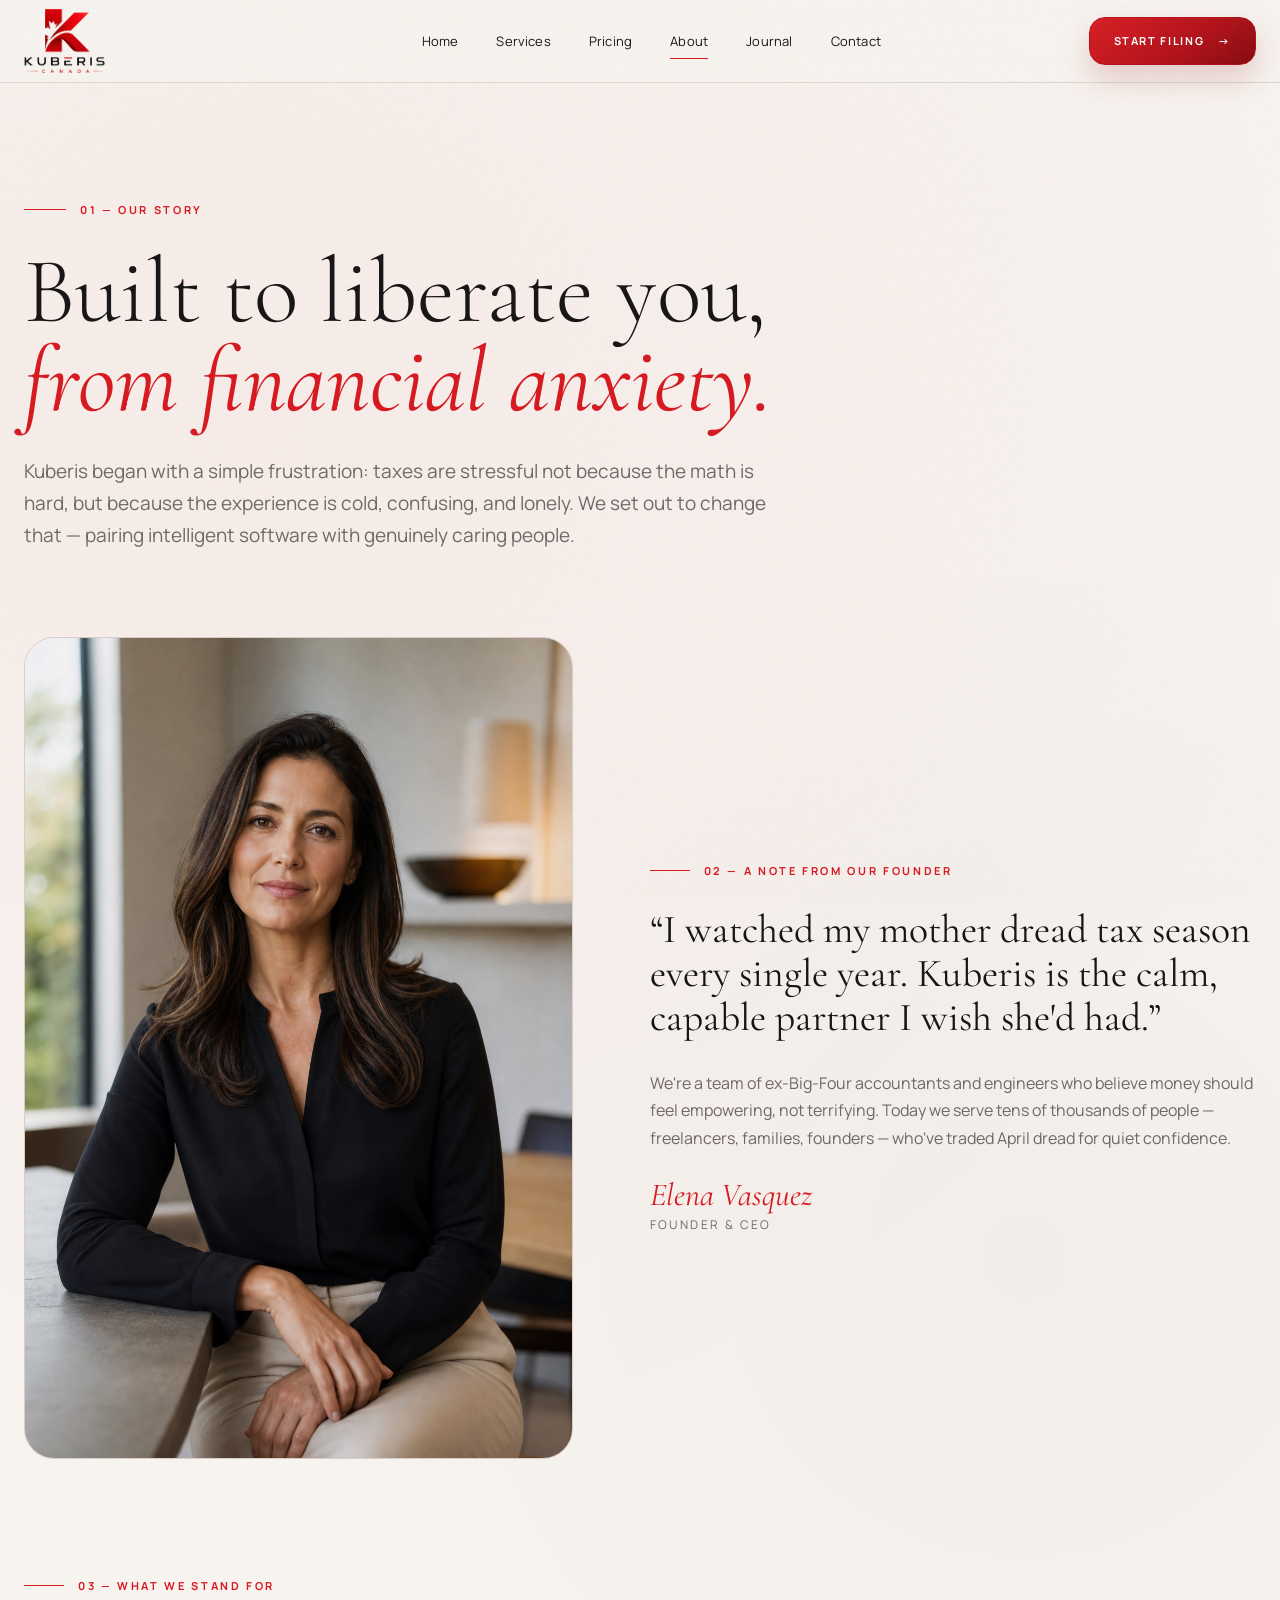
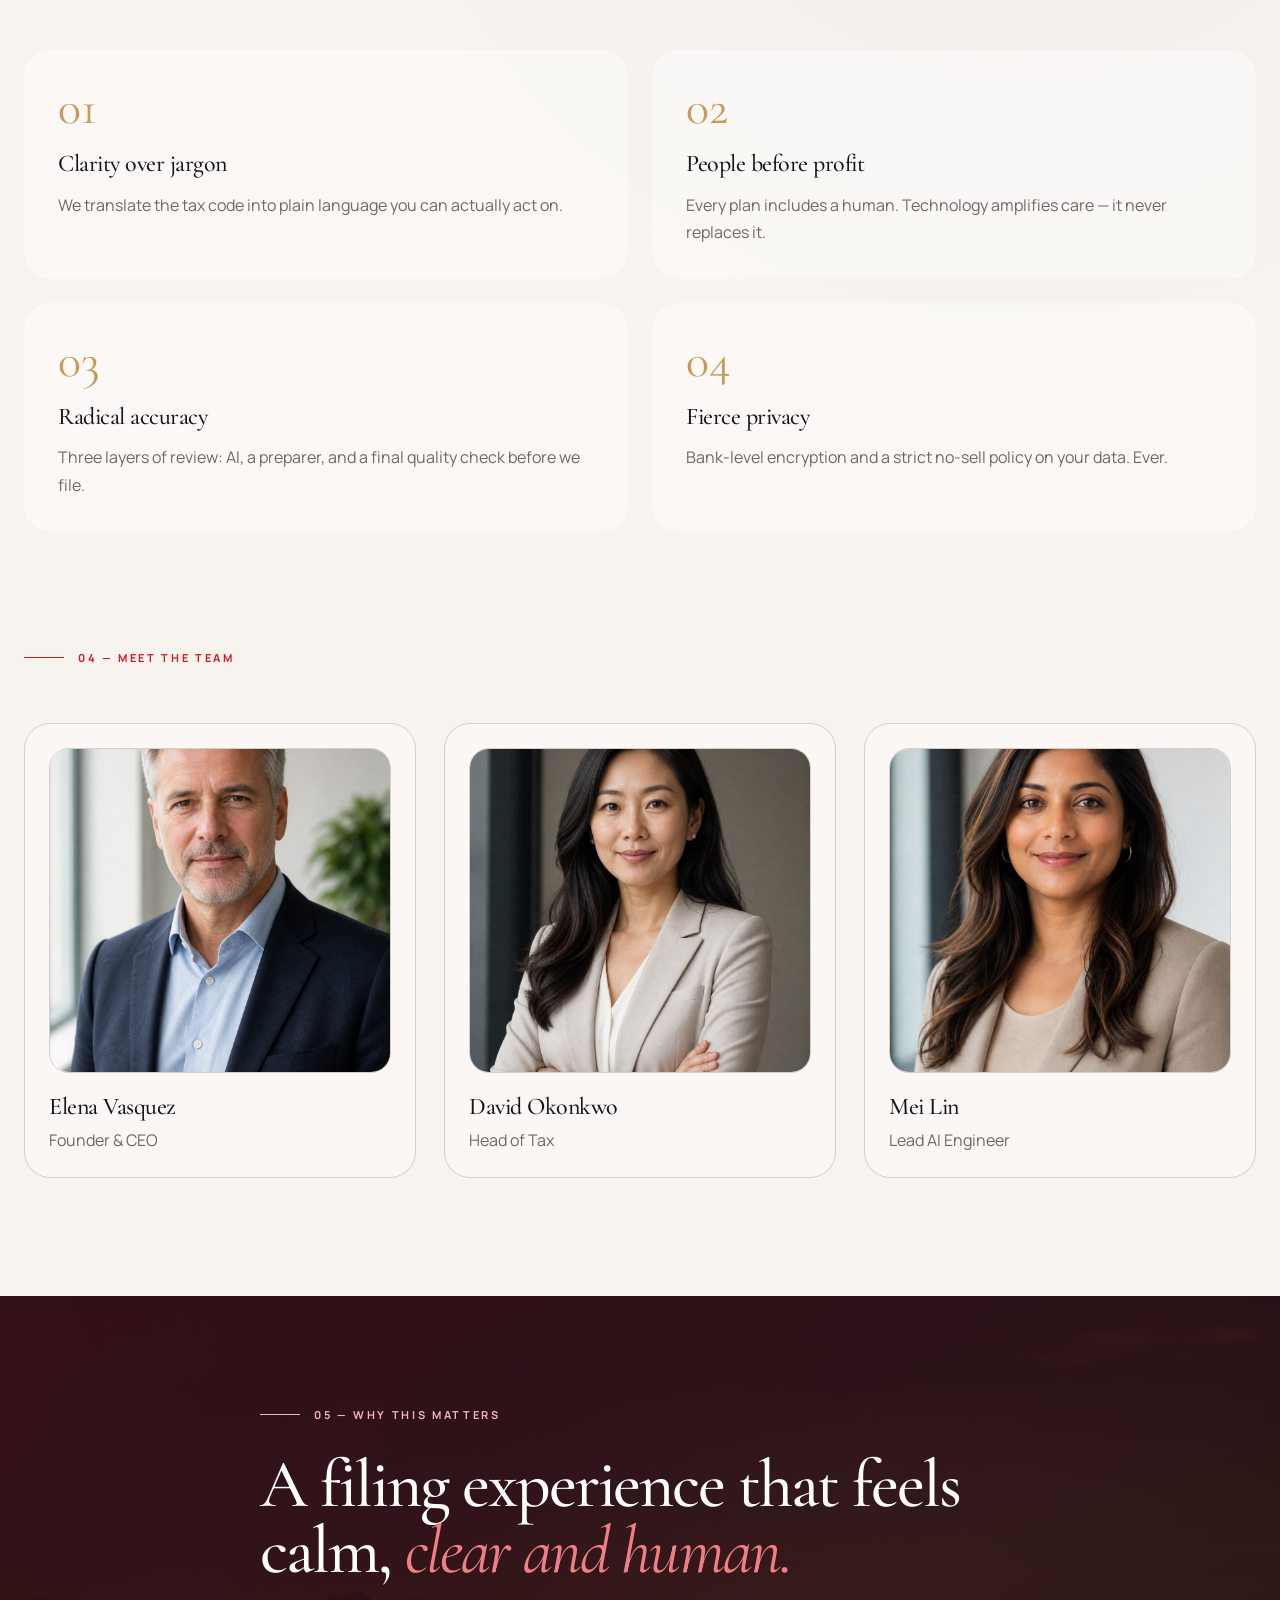
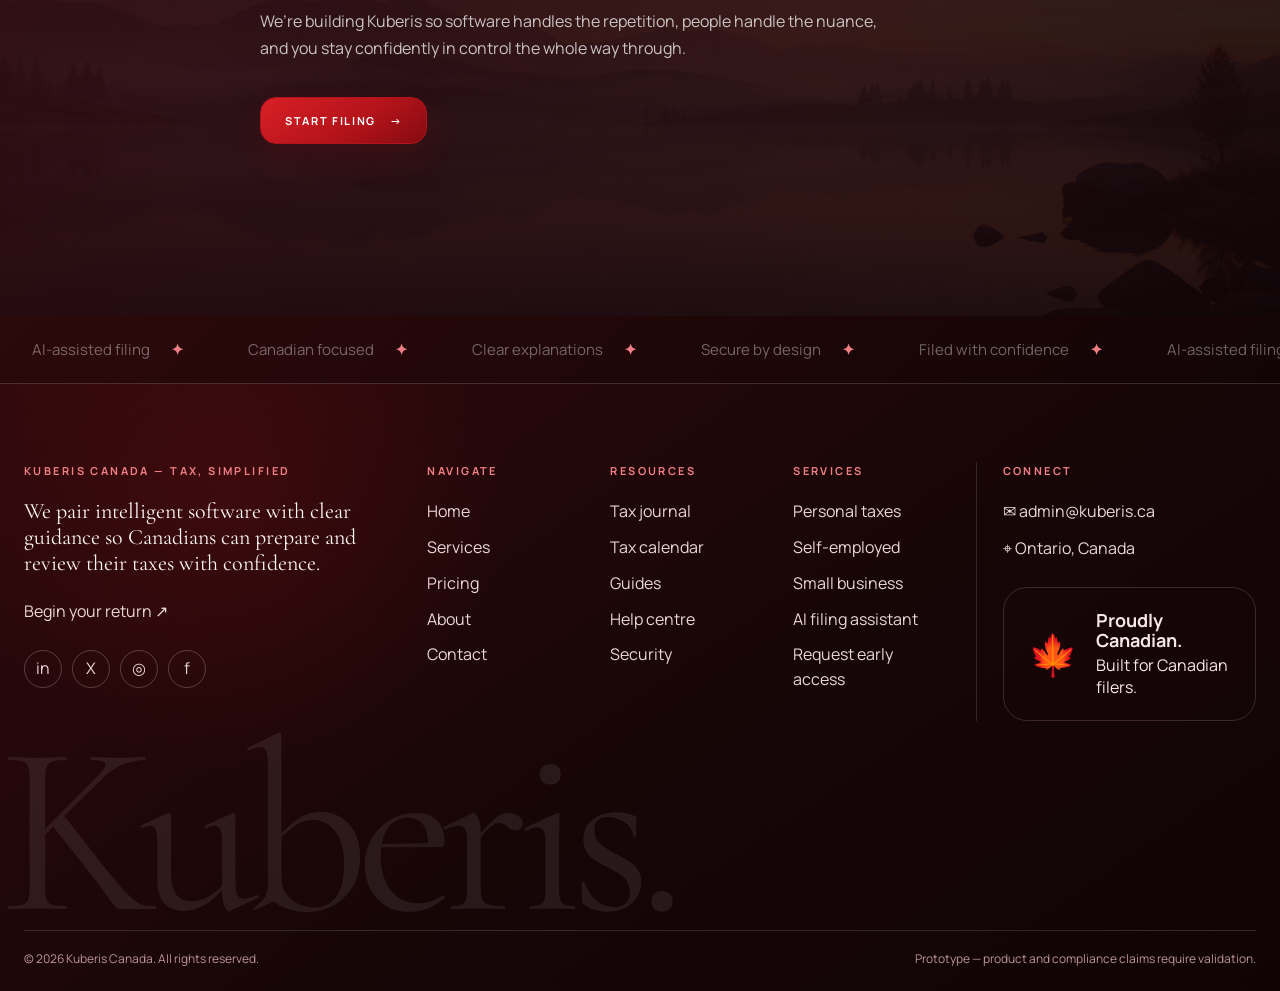
==== about.html @ 956a7c1a "Initial commit for Kuberis website" ====
<!doctype html><html lang="en"><head><meta charset="utf-8"><meta name="viewport" content="width=device-width,initial-scale=1"><meta name="description" content="Kuberis Canada — AI-assisted tax filing for Canadians."><title>About | Kuberis Canada</title><link rel="stylesheet" href="styles.css"></head><body>
<header class="header"><div class="container nav">
<a class="logo" href="index.html"><img src="assets/kuberis-logo.png" alt="Kuberis Canada"></a>
<nav class="nav-links"><a class="" href="index.html">Home</a><a class="" href="services.html">Services</a><a class="" href="pricing.html">Pricing</a><a class="active" href="about.html">About</a><a class="" href="journal.html">Journal</a><a class="" href="contact.html">Contact</a></nav>
<a class="btn btn-red" href="contact.html">Start filing <span>→</span></a>
<button class="mobile-btn" aria-label="Open menu">☰</button>
</div></header>

<main class="about-page">
  <section class="page-hero about-page-hero">
    <div class="container fade">
      <div class="kicker">01 — Our story</div>
      <h1>Built to liberate you, <em>from financial anxiety.</em></h1>
      <p class="lead">Kuberis began with a simple frustration: taxes are stressful not because the math is hard, but because the experience is cold, confusing, and lonely. We set out to change that — pairing intelligent software with genuinely caring people.</p>
    </div>
  </section>

  <section class="section about-founder-section">
    <div class="container about-founder-layout">
      <div class="about-founder-image fade">
        <img src="assets/about-founder-generated.png" alt="Founder portrait">
      </div>

      <div class="about-founder-copy fade">
        <div class="kicker">02 — A note from our founder</div>
        <p class="about-founder-quote">“I watched my mother dread tax season every single year. Kuberis is the calm, capable partner I wish she'd had.”</p>
        <p>We're a team of ex-Big-Four accountants and engineers who believe money should feel empowering, not terrifying. Today we serve tens of thousands of people — freelancers, families, founders — who've traded April dread for quiet confidence.</p>
        <p class="about-founder-name">Elena Vasquez</p>
        <p class="about-founder-role">Founder &amp; CEO</p>
      </div>
    </div>
  </section>

  <section class="section about-values-section">
    <div class="container">
      <div class="fade"><div class="kicker">03 — What we stand for</div></div>
      <div class="about-values-grid fade">
        <article class="about-value-card">
          <div class="number about-value-number">01</div>
          <h3 class="heading-card">Clarity over jargon</h3>
          <p>We translate the tax code into plain language you can actually act on.</p>
        </article>
        <article class="about-value-card">
          <div class="number about-value-number">02</div>
          <h3 class="heading-card">People before profit</h3>
          <p>Every plan includes a human. Technology amplifies care — it never replaces it.</p>
        </article>
        <article class="about-value-card">
          <div class="number about-value-number">03</div>
          <h3 class="heading-card">Radical accuracy</h3>
          <p>Three layers of review: AI, a preparer, and a final quality check before we file.</p>
        </article>
        <article class="about-value-card">
          <div class="number about-value-number">04</div>
          <h3 class="heading-card">Fierce privacy</h3>
          <p>Bank-level encryption and a strict no-sell policy on your data. Ever.</p>
        </article>
      </div>
    </div>
  </section>

  <section class="section about-team-section">
    <div class="container">
      <div class="fade"><div class="kicker">04 — Meet the team</div></div>
      <div class="about-team-grid fade">
        <article class="about-team-card">
          <div class="about-team-photo"><img src="assets/about-team-1-generated.png" alt="Elena Vasquez"></div>
          <h3 class="heading-card">Elena Vasquez</h3>
          <p>Founder &amp; CEO</p>
        </article>
        <article class="about-team-card">
          <div class="about-team-photo"><img src="assets/about-team-2-generated.png" alt="David Okonkwo"></div>
          <h3 class="heading-card">David Okonkwo</h3>
          <p>Head of Tax</p>
        </article>
        <article class="about-team-card">
          <div class="about-team-photo"><img src="assets/about-team-3-generated.png" alt="Mei Lin"></div>
          <h3 class="heading-card">Mei Lin</h3>
          <p>Lead AI Engineer</p>
        </article>
      </div>
    </div>
  </section>

  <section class="about-calm-band">
    <img class="about-calm-image" src="assets/about-calm-band-generated.png" alt="">
    <div class="about-calm-overlay"></div>
    <div class="container about-calm-content fade">
      <div class="kicker kicker-on-dark">05 — Why this matters</div>
      <h2 class="about-calm-title">A filing experience that feels calm, <em>clear and human.</em></h2>
      <p>We’re building Kuberis so software handles the repetition, people handle the nuance, and you stay confidently in control the whole way through.</p>
      <a class="btn btn-red" href="contact.html">Start filing <span>→</span></a>
    </div>
  </section>
</main>

<div class="footer-marquee">
  <div class="marquee-track">
    <span>AI-assisted filing <b>✦</b></span>
    <span>Canadian focused <b>✦</b></span>
    <span>Clear explanations <b>✦</b></span>
    <span>Secure by design <b>✦</b></span>
    <span>Filed with confidence <b>✦</b></span>
    <span>AI-assisted filing <b>✦</b></span>
    <span>Canadian focused <b>✦</b></span>
    <span>Clear explanations <b>✦</b></span>
    <span>Secure by design <b>✦</b></span>
    <span>Filed with confidence <b>✦</b></span>
  </div>
</div>
<footer class="footer">
  <div class="container">
    <div class="footer-grid">
      <div>
        <div class="footer-label">Kuberis Canada — tax, simplified</div>
        <p class="footer-copy">We pair intelligent software with clear guidance so Canadians can prepare and review their taxes with confidence.</p>
        <a href="contact.html">Begin your return ↗</a>
        <div class="footer-socials">
          <a href="#" aria-label="LinkedIn">in</a>
          <a href="#" aria-label="X">X</a>
          <a href="#" aria-label="Instagram">◎</a>
          <a href="#" aria-label="Facebook">f</a>
        </div>
      </div>

      <div>
        <div class="footer-label">Navigate</div>
        <a href="index.html">Home</a>
        <a href="services.html">Services</a>
        <a href="pricing.html">Pricing</a>
        <a href="about.html">About</a>
        <a href="contact.html">Contact</a>
      </div>

      <div>
        <div class="footer-label">Resources</div>
        <a href="journal.html">Tax journal</a>
        <a href="#">Tax calendar</a>
        <a href="#">Guides</a>
        <a href="#">Help centre</a>
        <a href="security.html">Security</a>
      </div>

      <div>
        <div class="footer-label">Services</div>
        <a href="services.html">Personal taxes</a>
        <a href="services.html">Self-employed</a>
        <a href="services.html">Small business</a>
        <a href="services.html">AI filing assistant</a>
        <a href="contact.html">Request early access</a>
      </div>

      <div class="footer-contact">
        <div class="footer-label">Connect</div>
        <p>✉ admin@kuberis.ca</p>
        <p>⌖ Ontario, Canada</p>
        <div class="canada-badge">
          <div class="canada-leaf">🍁</div>
          <div><strong>Proudly Canadian.</strong><span>Built for Canadian filers.</span></div>
        </div>
      </div>
    </div>

    <div class="footer-word">Kuberis.</div>

    <div class="footer-bottom">
      <span>© <span data-year></span> Kuberis Canada. All rights reserved.</span>
      <span>Prototype — product and compliance claims require validation.</span>
    </div>
  </div>
</footer><script src="script.js"></script></body></html>
---- styles.css ----
@import url('https://fonts.googleapis.com/css2?family=Cormorant+Garamond:ital,wght@0,300;0,400;0,500;0,600;1,300;1,400;1,500&family=Manrope:wght@400;500;600;700&display=swap');

:root{
  --red:#d71920;
  --red-dark:#7f1116;
  --red-deep:#3a0d10;
  --gold:#c79a57;
  --gold-deep:#b8873e;
  --ink:#171515;
  --muted:#6f6865;
  --paper:#f7f3ef;
  --paper-2:#efe8e3;
  --line:#d8cec7;
  --white:#fff;
  --shadow:0 28px 80px rgba(70,25,25,.13);
}
*{box-sizing:border-box}
html{scroll-behavior:smooth}
body{
  margin:0;
  font-family:Manrope,Arial,sans-serif;
  color:var(--ink);
  background:
    radial-gradient(circle at 20% 10%,rgba(215,25,32,.035),transparent 28%),
    radial-gradient(circle at 80% 30%,rgba(0,0,0,.025),transparent 24%),
    var(--paper);
  line-height:1.55;
}
body:before{
  content:"";
  position:fixed; inset:0; pointer-events:none; z-index:99; opacity:.08;
  background-image:url("data:image/svg+xml,%3Csvg viewBox='0 0 180 180' xmlns='http://www.w3.org/2000/svg'%3E%3Cfilter id='n'%3E%3CfeTurbulence type='fractalNoise' baseFrequency='.85' numOctaves='3' stitchTiles='stitch'/%3E%3C/filter%3E%3Crect width='100%25' height='100%25' filter='url(%23n)' opacity='.28'/%3E%3C/svg%3E");
}
a{text-decoration:none;color:inherit}
img{max-width:100%;display:block}
.container{width:min(1400px,calc(100% - 48px));margin:auto}
.serif{font-family:"Cormorant Garamond",serif}
.header{
  position:sticky; top:0; z-index:40;
  background:rgba(247,243,239,.9);
  backdrop-filter:blur(18px);
  border-bottom:1px solid rgba(107,86,77,.18);
}
.nav{
  min-height:82px; display:flex; align-items:center; justify-content:space-between; gap:32px;
}
.logo{display:flex;align-items:center;gap:14px}
.logo img{width:190px;max-height:64px;object-fit:contain;object-position:left center;background:transparent}
.nav-links{display:flex;gap:38px;align-items:center;font-size:13px;letter-spacing:.015em}
.nav-links a{position:relative}
.nav-links a:after{content:"";position:absolute;left:0;right:100%;bottom:-8px;height:1px;background:var(--red);transition:.25s}
.nav-links a:hover:after,.nav-links a.active:after{right:0}
.btn{
  border:1px solid var(--ink);
  padding:14px 24px;
  display:inline-flex;align-items:center;justify-content:center;gap:14px;
  text-transform:uppercase;letter-spacing:.15em;font-weight:700;font-size:11px;
  transition:background-color .25s,border-color .25s,color .25s,box-shadow .25s;
  background:transparent;
  border-radius:16px;
}
.btn:hover{
  box-shadow:0 12px 28px rgba(88,13,18,.12);
  background:linear-gradient(145deg,var(--red-deep),#180607);
  border-color:#180607;
  color:#fff;
}
.btn-red{
  background:linear-gradient(145deg,#d91f26 0%,#b3131a 58%,#850b11 100%);
  border-color:#b3131a;
  color:#fff;
  box-shadow:0 14px 30px rgba(137,11,17,.18);
}
.btn-dark{background:var(--ink);border-color:var(--ink);color:#fff}
.btn-red:hover,
.btn-dark:hover{
  background:linear-gradient(145deg,var(--red-deep),#180607);
  border-color:#180607;
  color:#fff;
}
.mobile-btn{display:none;background:none;border:0;font-size:24px}

.hero{padding:116px 0 96px;border-bottom:1px solid var(--line)}
.hero-grid{display:grid;grid-template-columns:1.08fr .92fr;gap:96px;align-items:center}
.kicker{display:flex;align-items:center;gap:14px;text-transform:uppercase;letter-spacing:.24em;font-size:11px;font-weight:700;color:var(--red)}
.kicker:before{content:"";width:40px;height:1px;background:var(--red)}
h1,h2,h3,p{margin-top:0}
h1{font-family:"Cormorant Garamond",serif;font-size:clamp(68px,7.25vw,95px);line-height:.9;font-weight:400;letter-spacing:0;margin:22px 0 26px}
h1 em{color:var(--red);font-weight:400}
h2{font-family:"Cormorant Garamond",serif;font-size:clamp(48px,5.3vw,76px);line-height:.98;font-weight:500;letter-spacing:-.03em;margin-bottom:18px}
h3{font-family:"Cormorant Garamond",serif;font-size:31px;line-height:1.06;font-weight:500;letter-spacing:-.02em}
.lead{font-size:19px;line-height:1.68;color:var(--muted);max-width:690px}
.heading-section{
  margin-top:28px;
  font-size:clamp(48px,4vw,60px);
  line-height:1.02;
  font-weight:400;
  margin-bottom:0;
}
.heading-card{
  font-size:24px;
  line-height:1.15;
  margin:24px 0 0;
}
.heading-cta{
  font-size:clamp(36px,3.3vw,48px);
  line-height:1.05;
  font-weight:400;
  letter-spacing:-.03em;
  margin:0;
}
.actions{display:flex;gap:14px;flex-wrap:wrap;margin-top:34px}
.hero-trust{
  display:grid;
  grid-template-columns:repeat(3,minmax(0,1fr));
  gap:18px;
  margin-top:42px;
  max-width:760px;
}
.hero-trust-item{
  display:flex;
  gap:12px;
  align-items:flex-start;
}
.hero-trust-icon{
  width:20px;
  height:20px;
  color:var(--red);
  flex:0 0 auto;
  margin-top:2px;
}
.hero-trust-icon svg{
  width:100%;
  height:100%;
  display:block;
}
.hero-trust-item strong{
  display:block;
  font-size:15px;
  line-height:1.2;
  margin-bottom:4px;
}
.hero-trust-item span{
  display:block;
  color:var(--muted);
  font-size:13px;
  line-height:1.45;
}
.hero-art{
  min-height:530px;position:relative;border:1px solid var(--line);overflow:hidden;
  border-radius:34px;
  background:
    linear-gradient(180deg,rgba(215,25,32,.1),rgba(215,25,32,.4)),
    linear-gradient(145deg,#fff,#e8ded8 45%,#8b171c 100%);
  box-shadow:var(--shadow);
}
.hero-art-hybrid{
  background:
    linear-gradient(180deg,rgba(255,255,255,.12),rgba(122,16,22,.14)),
    linear-gradient(145deg,#fff9f8 0%,#f2e3e0 48%,#c13840 100%);
}
.hero-art:before{
  content:"";position:absolute;inset:0;
  background:
    radial-gradient(circle at 70% 18%,rgba(255,255,255,.85),transparent 26%),
    radial-gradient(circle at 42% 55%,rgba(255,255,255,.28),transparent 34%),
    linear-gradient(180deg,transparent 0 55%,rgba(55,8,11,.55));
}
.hero-art-hybrid:before{
  background:
    radial-gradient(circle at 74% 20%,rgba(255,255,255,.88),transparent 24%),
    radial-gradient(circle at 38% 56%,rgba(255,255,255,.2),transparent 30%),
    linear-gradient(180deg,rgba(255,255,255,.03) 0 58%,rgba(91,17,22,.22));
}
.hero-dashboard{
  position:relative;
  z-index:1;
  display:grid;
  grid-template-columns:128px minmax(0,1fr);
  gap:20px;
  padding:28px 30px 130px;
  min-height:600px;
}
.hero-sidebar{
  border-radius:26px;
  background:linear-gradient(180deg,#7c1217,#4f0a0e 82%);
  color:#fff;
  padding:22px 18px;
  box-shadow:0 24px 60px rgba(73,6,10,.26);
}
.hero-brand{
  font-family:"Cormorant Garamond",serif;
  font-size:36px;
  line-height:1;
  margin-bottom:24px;
}
.hero-sidebar-nav{
  display:grid;
  gap:10px;
}
.hero-sidebar-nav span{
  display:block;
  padding:10px 12px;
  border-radius:14px;
  font-size:12px;
  color:rgba(255,244,244,.84);
  background:rgba(255,255,255,.06);
}
.hero-main-panel{
  border-radius:26px;
  background:rgba(255,251,250,.88);
  border:1px solid rgba(255,255,255,.78);
  box-shadow:0 26px 70px rgba(75,12,16,.14);
  padding:24px;
  backdrop-filter:blur(8px);
}
.hero-main-top{
  display:flex;
  justify-content:space-between;
  gap:18px;
  align-items:flex-start;
}
.hero-main-top strong{
  display:block;
  font-size:30px;
  line-height:1.05;
}
.hero-main-top small,
.hero-stat-card small,
.hero-float small{
  display:block;
  font-size:11px;
  line-height:1.4;
  color:#8f7f7b;
  text-transform:none;
}
.hero-status-pill{
  display:inline-flex;
  align-items:center;
  padding:7px 11px;
  border-radius:999px;
  background:#f4eeea;
  color:#7d6561;
  font-size:11px;
  font-weight:700;
}
.hero-main-grid{
  display:grid;
  grid-template-columns:repeat(2,minmax(0,1fr));
  gap:16px;
  margin-top:18px;
}
.hero-stat-card{
  border-radius:22px;
  background:#fffdfa;
  border:1px solid rgba(46,24,23,.08);
  padding:20px 18px;
}
.refund{font-family:"Cormorant Garamond",serif;color:var(--red);font-size:48px;line-height:1}
.hero-growth{
  display:block;
  margin-top:8px;
  color:#4d8c58;
  font-size:12px;
}
.hero-progress{
  height:7px;
  margin-top:18px;
  border-radius:999px;
  background:#f0d7d4;
  overflow:hidden;
}
.hero-progress span{
  display:block;
  height:100%;
  border-radius:inherit;
  background:linear-gradient(90deg,#e1242c,#bc0f16);
}
.hero-progress-red{
  background:#f2e5e3;
}
.hero-progress-value{
  margin-top:8px;
  font-family:"Cormorant Garamond",serif;
  font-size:42px;
  line-height:1;
  color:#431113;
}
.hero-review-btn{
  display:grid;
  place-items:center;
  width:100%;
  margin-top:18px;
  min-height:46px;
  border-radius:14px;
  background:linear-gradient(145deg,#d91f26 0%,#b3131a 58%,#850b11 100%);
  color:#fff;
  font-size:13px;
  font-weight:700;
  letter-spacing:.04em;
}
.hero-checklist{
  list-style:none;
  padding:0;
  margin:18px 0 0;
  display:grid;
  gap:12px;
}
.hero-checklist li{
  display:flex;
  justify-content:space-between;
  align-items:center;
  gap:14px;
  font-size:13px;
  color:#5a4b47;
}
.hero-checklist b{
  width:14px;
  height:14px;
  border-radius:50%;
  border:1px solid #d9ccc8;
  flex:0 0 auto;
}
.hero-checklist b.done{
  background:#76ab74;
  border-color:#76ab74;
}
.hero-checklist b.pending{
  background:transparent;
}
.hero-float{
  position:absolute;
  bottom:26px;
  width:44%;
  border-radius:24px;
  background:rgba(255,252,250,.95);
  border:1px solid rgba(255,255,255,.86);
  box-shadow:0 28px 60px rgba(76,12,16,.14);
  padding:20px 20px 18px;
}
.hero-float-left{left:118px}
.hero-float-right{right:16px}
.hero-float-amount{
  font-family:"Cormorant Garamond",serif;
  font-size:54px;
  line-height:.92;
  color:#431113;
  margin-top:10px;
}
.hero-float > span{
  display:block;
  margin-top:4px;
  color:#9b8a85;
  font-size:12px;
}
.hero-float ul{
  list-style:none;
  padding:0;
  margin:18px 0 0;
  display:grid;
  gap:12px;
}
.hero-float-left li{
  display:flex;
  justify-content:space-between;
  gap:12px;
  font-size:13px;
}
.hero-float-left a{
  display:inline-flex;
  margin-top:18px;
  color:#431113;
  font-size:13px;
  font-weight:700;
}
.hero-review-person{
  display:flex;
  gap:12px;
  align-items:flex-start;
  margin-top:14px;
}
.hero-review-avatar{
  width:42px;
  height:42px;
  border-radius:50%;
  background:linear-gradient(135deg,#f4d9d7,#d69d97);
  flex:0 0 auto;
}
.hero-review-person strong{
  display:block;
  color:var(--red);
  font-size:14px;
}
.hero-review-person span{
  display:block;
  margin-top:4px;
  color:#867570;
  font-size:12px;
  line-height:1.45;
}
.hero-checklist-review{
  margin-top:18px;
}
.hero-float-maple{
  position:absolute;
  right:14px;
  bottom:8px;
  font-size:118px;
  line-height:1;
  color:rgba(225,64,76,.11);
  pointer-events:none;
}
.marquee{overflow:hidden;border-bottom:1px solid var(--line);white-space:nowrap}
.marquee-track{display:inline-flex;align-items:center;min-width:max-content;animation:marquee 28s linear infinite;padding:28px 0}
.marquee span{
  display:inline-flex;
  align-items:center;
  font-family:"Cormorant Garamond",serif;
  font-size:31px;
  font-style:italic;
  color:#9c8f88;
  margin:0 56px;
}
.marquee b{color:var(--red);font-weight:400;margin-left:28px}
@keyframes marquee{to{transform:translateX(-50%)}}

.section{padding:118px 0}
.section-tight{padding:78px 0}
.section-dark{background:linear-gradient(145deg,var(--red-deep),#140607);color:#fff}
.section-red{background:linear-gradient(135deg,var(--red),var(--red-dark));color:#fff}
.section-head{max-width:900px;margin-bottom:52px}
.beliefs{
  display:grid;
  grid-template-columns:repeat(3,1fr);
  gap:24px;
}
.belief{
  padding:44px 38px 40px;
  min-height:285px;
  border:1px solid var(--line);
  border-radius:28px;
  background:rgba(255,255,255,.32);
}
.number{font-family:"Cormorant Garamond",serif;color:var(--red);font-size:48px;line-height:1}
.belief p{color:var(--muted);line-height:1.72}
.metrics{display:grid;grid-template-columns:repeat(4,1fr);border-top:1px solid rgba(255,255,255,.18);border-bottom:1px solid rgba(255,255,255,.18)}
.metric{padding:42px 22px;text-align:center;border-right:1px solid rgba(255,255,255,.18)}
.metric:last-child{border-right:0}
.metric strong{font-family:"Cormorant Garamond",serif;font-size:55px;color:#ffd7d9;font-weight:500;display:block}
.metric span{font-size:11px;text-transform:uppercase;letter-spacing:.18em;color:#e8b9bb}

.app-grid{display:grid;grid-template-columns:1fr 1fr;gap:96px;align-items:center}
.home-manifest .section-head{
  max-width:760px;
  margin-bottom:58px;
}
.home-application .app-grid{
  grid-template-columns:minmax(0,1.1fr) minmax(0,.9fr);
  gap:clamp(56px,6vw,112px);
}
.home-application .app-grid>.fade{
  max-width:640px;
  justify-self:start;
}
.home-application .fade .lead{max-width:640px}
.home-application .heading-section{margin-bottom:22px}
.home-application .line-list{
  margin-top:34px;
}
.home-application .line-list li{
  padding:20px 0;
}
.phone-stage{
  min-height:0;
  position:relative;
  overflow:hidden;
  border:1px solid rgba(26,26,24,.1);
  background:#d3ccc6;
  border-radius:30px;
  width:100%;
  max-width:640px;
  justify-self:start;
}
.application-shot{
  width:100%;
  height:auto;
  display:block;
  aspect-ratio:1 / 1;
  object-fit:cover;
}
.line-list{list-style:none;padding:0;margin:28px 0 0}
.line-list li{padding:17px 0;border-bottom:1px solid var(--line);display:flex;gap:14px}
.line-list li:before{content:"→";color:var(--red)}

.testimonials{display:grid;grid-template-columns:1fr 1fr;gap:40px}
.quote-card{border:1px solid rgba(255,255,255,.24);padding:42px 40px 38px;min-height:326px;background:rgba(255,255,255,.03);border-radius:28px}
.quote-mark{font-family:"Cormorant Garamond",serif;font-size:56px;color:#ffbfc2;line-height:.5}
.quote-card blockquote{
  font-family:"Cormorant Garamond",serif;
  font-size:clamp(30px,2.1vw,34px);
  line-height:1.18;
  letter-spacing:-.015em;
  margin:22px 0 28px;
}
.person{display:flex;align-items:center;gap:14px}
.person strong{font-size:14px;font-weight:700}
.avatar{width:46px;height:46px;border-radius:50%;background:linear-gradient(135deg,#eee,#aaa)}
.person small{display:block;font-size:13px;line-height:1.35;color:#c9a8a9}

.services-grid{
  display:grid;
  grid-template-columns:repeat(2,1fr);
  gap:24px;
}
.service{
  padding:40px;
  border:1px solid var(--line);
  min-height:210px;
  transition:.25s;
  border-radius:28px;
  background:rgba(255,255,255,.32);
}
.service:hover{
  background:linear-gradient(145deg,var(--red-deep),#180607);
  transform:translateY(-3px);
  color:#fff;
}
.service:hover .service-icon{
  color:#ef7f84;
}
.service:hover p{
  color:rgba(255,255,255,.76);
}
.service:hover .heading-card{
  color:#fff;
}
.service-icon{
  width:30px;
  height:30px;
  color:var(--red);
}
.service-icon svg{
  width:100%;
  height:100%;
  display:block;
}
.service p{
  margin-top:12px;
  color:var(--muted);
  line-height:1.72
}
.cta-row{
  margin-top:64px;
  border-top:1px solid var(--line);
  padding-top:48px;
  display:flex;
  align-items:center;
  justify-content:space-between;
  gap:40px
}
.cta-row .heading-cta{
  max-width:35ch;
}
.cta-row .btn{
  padding:16px 28px;
  white-space:nowrap;
}

.page-hero.services-page-hero{
  border-bottom:0;
  padding:118px 0 56px;
}
.services-page-hero .kicker{
  gap:16px;
  margin-bottom:28px;
}
.services-page-hero .kicker:before{
  width:42px;
}
.services-page-hero h1{
    /*max-width: 16.8ch;*/
    margin: 0;
    line-height: 1.3;
    /*letter-spacing: -.028em;*/
    font-weight: 300;
}
.services-page-hero h1 em{
  display:block;
  color:var(--red);
  font-style:italic;
  font-weight:400;
  line-height:.88;
}
.services-page-hero .lead{
  margin-top:34px;
  max-width:720px;
}
.services-mosaic-wrap{
  padding:0 0 118px;
}
.services-mosaic{
  display:grid;
  grid-template-columns:repeat(12,minmax(0,1fr));
  gap:24px;
  align-items:stretch;
}
.service-panel{
  position:relative;
  min-height:288px;
  padding:38px;
  background:rgba(255,255,255,.38);
  transition:background .35s ease,color .35s ease,transform .25s ease;
  grid-column:span 4;
  border-radius:26px;
}
.service-panel:hover{
  background:linear-gradient(145deg,var(--red-deep),#180607);
  color:#fff;
}
.service-panel:hover .service-icon,
.service-panel:hover .service-badge{
  color:#ef7f84;
}
.service-panel:hover p{
  color:rgba(255,255,255,.76);
}
.service-panel:hover .heading-card{
  color:#fff;
}
.service-panel-wide{
  grid-column:span 8;
  min-height:320px;
  padding:44px 40px;
}
.service-panel-featured .heading-card{
  font-size:clamp(34px,2.9vw,46px);
  line-height:1.02;
  margin-top:28px;
}
.service-panel .heading-card{
  /*max-width:12ch;*/
}
.service-panel p{
  max-width:32rem;
  margin:16px 0 0;
  color:var(--muted);
  line-height:1.72;
}
.service-badge{
  position:absolute;
  right:24px;
  top:24px;
  border:1px solid currentColor;
  border-radius:999px;
  padding:7px 12px 6px;
  font-size:10px;
  font-weight:700;
  letter-spacing:.18em;
  text-transform:uppercase;
  color:#b85f65;
}
.services-process-section{
  padding-top:0;
}
.services-process-layout{
  display:grid;
  grid-template-columns:minmax(300px,.88fr) minmax(0,1.32fr);
  gap:clamp(52px,6vw,94px);
  align-items:start;
}
.services-process-intro{
  max-width:430px;
}
.services-process-intro .kicker{
  margin-bottom:28px;
}
.services-process-intro .heading-section{
  font-size: 3rem;
  margin-top:0;
}
.services-process-image{
  margin-top:42px;
  width:100%;
  max-width:410px;
  overflow:hidden;
  border-radius:28px;
}
.services-process-image img{
  width:100%;
  aspect-ratio:1 / .64;
  object-fit:cover;
  display:block;
}
.services-process{
  border-top:1px solid var(--line);
}
.process-step{
  display:grid;
  grid-template-columns:110px minmax(0,1fr);
  gap:28px;
  align-items:start;
  padding:30px 0;
  border-bottom:1px solid var(--line);
}
.process-number{
  font-family:"Cormorant Garamond",serif;
  font-size:clamp(48px,4.2vw,64px);
  line-height:.9;
  color:rgba(215,25,32,.65);
}
.process-step .heading-card{
  margin:0;
}
.process-step p{
  margin:10px 0 0;
  max-width:44rem;
  color:var(--muted);
}
.services-cta-band{
  background:linear-gradient(145deg,var(--red-deep),#130506);
  color:#fff;
}
.services-cta-row{
  display:flex;
  align-items:center;
  justify-content:space-between;
  gap:40px;
  padding:76px 0;
}
.services-cta-row .heading-cta{
  max-width:21ch;
  color:#fff6f6;
  font-weight: 200;
}
.services-cta-row .btn{
  border-color:#fff;
  background:#fff;
  color:var(--red-deep);
  white-space:nowrap;
}
.services-cta-row .btn:hover{
  background:linear-gradient(145deg,var(--red-deep),#180607);
  border-color:#180607;
  color:#fff;
}

.page-hero.pricing-page-hero{
  border-bottom:0;
  padding:118px 0 56px;
}
.pricing-page-hero .kicker{
  gap:16px;
  margin-bottom:28px;
}
.pricing-page-hero .kicker:before{
  width:42px;
}
.pricing-page-hero h1{
  /*max-width:13.2ch;*/
  margin:0;
  line-height:1.02;
  /*letter-spacing:-.028em;*/
  font-weight:300;
}
.pricing-page-hero h1 em{
  display:block;
  color:var(--red);
  font-style:italic;
  font-weight:400;
  line-height:.88;
}
.pricing-page-hero .lead{
  margin-top:34px;
  max-width:720px;
}
.pricing-plans-wrap{
  padding:0 0 92px;
}
.pricing-plans{
  display:grid;
  grid-template-columns:repeat(3,minmax(0,1fr));
  gap:32px;
  align-items:stretch;
}
.pricing-plan{
  display:flex;
  flex-direction:column;
  min-height:100%;
  padding:34px 34px 36px;
  border:1px solid rgba(26,26,24,.14);
  background:#ebe5df;
  color:var(--ink);
  border-radius:30px;
}
.pricing-plan-featured{
  background:linear-gradient(145deg,#301012,#180607);
  border-color:#180607;
  color:#fff;
  transform:translateY(-22px);
}
.pricing-plan-accent{
  background:rgba(255,255,255,.38);
}
.pricing-plan-badge{
  display:inline-flex;
  width:max-content;
  margin-bottom:22px;
  border-radius:999px;
  padding:7px 12px 6px;
  background:var(--gold);
  color:#180607;
  font-size:10px;
  font-weight:700;
  letter-spacing:.18em;
  text-transform:uppercase;
}
.pricing-plan-title{
  font-size:34px;
  line-height:1;
  margin:0;
}
.pricing-plan-tagline{
  margin:10px 0 0;
  font-size:14px;
  line-height:1.55;
  color:var(--muted);
}
.pricing-plan-featured .pricing-plan-tagline{
  color:rgba(255,255,255,.64);
}
.pricing-price-row{
  display:flex;
  align-items:flex-end;
  gap:10px;
  margin-top:34px;
}
.pricing-price{
  font-family:"Cormorant Garamond",serif;
  font-size:72px;
  line-height:.9;
}
.pricing-price-suffix{
  font-size:16px;
  color:var(--muted);
  padding-bottom:10px;
}
.pricing-plan-featured .pricing-price-suffix{
  color:rgba(255,255,255,.62);
}
.pricing-features{
  list-style:none;
  padding:0;
  margin:32px 0 0;
  display:grid;
  gap:16px;
  flex:1;
}
.pricing-features li{
  position:relative;
  padding-left:28px;
  font-size:14px;
  line-height:1.55;
}
.pricing-features li:before{
  content:"✓";
  position:absolute;
  left:0;
  top:0;
  color:var(--red);
  font-weight:700;
}
.pricing-plan-featured .pricing-features li{
  color:rgba(255,255,255,.86);
}
.pricing-plan-featured .pricing-features li:before{
  color:var(--gold);
}
.pricing-plan-cta{
  width:100%;
  margin-top:34px;
}
.pricing-plan-featured .pricing-plan-cta{
  border-color:#fff;
  background:#fff;
  color:var(--red-deep);
}
.pricing-plan-featured .pricing-plan-cta:hover{
  background:linear-gradient(145deg,var(--red-deep),#180607);
  border-color:#180607;
  color:#fff;
}
.pricing-faq-section{
  padding-top:0;
}
.pricing-faq-layout{
  display:grid;
  grid-template-columns:minmax(280px,.9fr) minmax(0,1.25fr);
  gap:clamp(56px,7vw,116px);
  align-items:start;
}
.pricing-faq-intro .kicker{
  margin-bottom:28px;
}
.pricing-faq-title{
  font-size:clamp(48px,4vw,60px);
  line-height:1.02;
  font-weight:400;
  margin:0;
}
.pricing-faq-list{
  border-top:1px solid var(--line);
}
.pricing-faq-item{
  padding:28px 0;
  border-bottom:1px solid var(--line);
}
.pricing-faq-item h3{
  font-size:32px;
  line-height:1.05;
  margin:0;
}
.pricing-faq-item p{
  margin:14px 0 0;
  color:var(--muted);
  line-height:1.72;
  max-width:42rem;
}

.page-hero.about-page-hero,
.page-hero.journal-page-hero,
.page-hero.contact-page-hero{
  border-bottom:0;
  padding:118px 0 48px;
}
.about-page-hero .kicker,
.journal-page-hero .kicker,
.contact-page-hero .kicker{
  margin-bottom:28px;
}
.about-page-hero .kicker:before,
.journal-page-hero .kicker:before,
.contact-page-hero .kicker:before{
  width:42px;
}
.about-page-hero h1,
.journal-page-hero h1,
.contact-page-hero h1{
  /*max-width:16ch;*/
  margin:0;
  line-height:1;
  /*letter-spacing:-.03em;*/
  font-weight:300;
}
.about-page-hero h1 em,
.journal-page-hero h1 em,
.contact-page-hero h1 em{
  display:block;
  color:var(--red);
  font-style:italic;
  font-weight:400;
  line-height:.9;
}
.about-page-hero .lead{
  margin-top:34px;
  max-width:760px;
}

.about-founder-section{padding-top:18px}
.about-founder-layout{
  display:grid;
  grid-template-columns:minmax(320px,.95fr) minmax(0,1.05fr);
  gap:clamp(42px,6vw,92px);
  align-items:center;
}
.about-founder-image{
  border:1px solid var(--line);
  overflow:hidden;
  border-radius:30px;
}
.about-founder-image img{
  width:100%;
  height:100%;
  min-height:520px;
  object-fit:cover;
}
.about-founder-copy .kicker{margin-bottom:28px}
.about-founder-quote{
  font-family:"Cormorant Garamond",serif;
  font-size:clamp(34px,3.1vw,46px);
  line-height:1.12;
  color:var(--ink);
  margin:0 0 30px;
}
.about-founder-copy p:not(.about-founder-quote):not(.about-founder-name):not(.about-founder-role){
  color:var(--muted);
  line-height:1.72;
  max-width:42rem;
}
.about-founder-name{
  margin:26px 0 4px;
  font-family:"Cormorant Garamond",serif;
  font-size:32px;
  line-height:1.05;
  color:var(--red);
  font-style:italic;
}
.about-founder-role{
  margin:0;
  text-transform:uppercase;
  letter-spacing:.2em;
  font-size:12px;
  color:var(--muted);
}
.about-values-section{padding-top:0}
.about-values-grid{
  display:grid;
  grid-template-columns:repeat(2,minmax(0,1fr));
  gap:24px;
  margin-top:56px;
}
.about-value-card{
  background:rgba(255,255,255,.4);
  padding:34px 34px 32px;
  border-radius:26px;
}
.about-value-number{color:var(--gold)}
.about-value-card .heading-card{
  margin-top:18px;
}
.about-value-card p{
  margin:14px 0 0;
  color:var(--muted);
  line-height:1.72;
}
.about-team-section{padding-top:0}
.about-team-grid{
  display:grid;
  grid-template-columns:repeat(3,minmax(0,1fr));
  gap:28px;
  margin-top:56px;
}
.about-team-card{
  border:1px solid var(--line);
  background:rgba(255,255,255,.32);
  padding:24px;
  border-radius:26px;
}
.about-team-photo{
  border:1px solid var(--line);
  overflow:hidden;
  margin-bottom:20px;
  border-radius:20px;
}
.about-team-photo img{
  width:100%;
  aspect-ratio:1/.95;
  object-fit:cover;
}
.about-team-card .heading-card{margin-top:0}
.about-team-card p{
  margin:8px 0 0;
  color:var(--muted);
}
.about-calm-band{
  position:relative;
  overflow:hidden;
  min-height:620px;
}
.about-calm-image{
  position:absolute;
  inset:0;
  width:100%;
  height:100%;
  object-fit:cover;
}
.about-calm-overlay{
  position:absolute;
  inset:0;
  background:linear-gradient(145deg,rgba(58,13,16,.88),rgba(17,4,5,.92));
}
.about-calm-content{
  position:relative;
  z-index:1;
  padding:110px 0;
  color:#fff;
  max-width:760px;
}
.kicker-on-dark{color:#efb7bb}
.kicker-on-dark:before{background:#efb7bb}
.about-calm-title{
  margin-top:28px;
  color:#fff;
}
.about-calm-title em{
  color:#ef7f84;
  font-style:italic;
  font-weight:400;
}
.about-calm-content p{
  max-width:40rem;
  color:rgba(255,255,255,.74);
  margin:24px 0 34px;
  line-height:1.72;
}

.journal-featured-section{
  padding:8px 0 24px;
}
.journal-featured{
  display:grid;
  grid-template-columns:minmax(0,1fr) minmax(0,1fr);
  border:1px solid var(--line);
  background:rgba(255,255,255,.3);
  border-radius:30px;
  overflow:hidden;
}
.journal-featured-media img{
  width:100%;
  height:100%;
  min-height:420px;
  object-fit:cover;
}
.journal-featured-copy{
  padding:42px 44px;
  align-self:center;
}
.journal-meta{
  display:flex;
  align-items:center;
  gap:14px;
  font-size:11px;
  text-transform:uppercase;
  letter-spacing:.2em;
  color:var(--red);
}
.journal-meta-line{
  width:24px;
  height:1px;
  background:rgba(215,25,32,.4);
}
.journal-featured-title{
  font-size:clamp(36px,3vw,46px);
  line-height:1.05;
  margin:26px 0 0;
}
.journal-featured-copy p{
  margin:18px 0 0;
  color:var(--muted);
  line-height:1.72;
}
.journal-read-link{
  display:inline-flex;
  margin-top:28px;
  text-transform:uppercase;
  letter-spacing:.16em;
  font-size:11px;
  font-weight:700;
  color:var(--red);
}
.journal-grid-section{padding-top:24px}
.journal-grid{
  display:grid;
  grid-template-columns:repeat(3,minmax(0,1fr));
  gap:48px 28px;
}
.journal-card-media{
  border:1px solid var(--line);
  overflow:hidden;
  border-radius:24px;
}
.journal-card-media img{
  width:100%;
  aspect-ratio:1.12/1;
  object-fit:cover;
}
.journal-card .journal-meta{margin-top:22px}
.journal-card .heading-card{
  margin-top:16px;
  font-size:36px;
  line-height:1.03;
}

.contact-main-section{padding-top:12px}
.contact-layout{
  display:grid;
  grid-template-columns:minmax(0,1.2fr) minmax(320px,.78fr);
  gap:clamp(40px,5vw,92px);
  align-items:start;
}
.contact-form-modern{display:grid;gap:34px}
.contact-form-grid{
  display:grid;
  grid-template-columns:1fr 1fr;
  gap:34px;
}
.contact-form-modern input,
.contact-form-modern textarea{
  width:100%;
  border:0;
  border-bottom:1px solid var(--line);
  background:transparent;
  padding:0 0 16px;
  font:inherit;
  font-size:19px;
  color:var(--ink);
  outline:none;
}
.contact-form-modern input::placeholder,
.contact-form-modern textarea::placeholder{color:#9a918d}
.contact-form-modern textarea{
  min-height:120px;
  resize:vertical;
}
.contact-subjects p{
  margin:0 0 16px;
  text-transform:uppercase;
  letter-spacing:.2em;
  font-size:11px;
  font-weight:700;
  color:var(--muted);
}
.contact-pill-row{
  display:flex;
  flex-wrap:wrap;
  gap:12px;
}
.contact-pill{
  border:1px solid var(--line);
  background:transparent;
  color:var(--ink);
  font:inherit;
  font-size:14px;
  padding:12px 18px;
  cursor:pointer;
  border-radius:999px;
}
.contact-pill.active{
  background:var(--ink);
  border-color:var(--ink);
  color:#fff;
}
.contact-details-card{
  border:1px solid var(--line);
  background:rgba(255,255,255,.38);
  padding:34px 32px;
  border-radius:28px;
}
.contact-details-title{
  font-size:40px;
  line-height:1.04;
  margin:0;
}
.contact-detail-list{
  margin-top:30px;
  display:grid;
  gap:26px;
}
.contact-detail-item{
  display:flex;
  gap:14px;
  align-items:flex-start;
}
.contact-detail-icon{
  color:var(--red);
  font-size:18px;
  line-height:1;
  padding-top:2px;
}
.contact-detail-item span{
  display:block;
  text-transform:uppercase;
  letter-spacing:.2em;
  font-size:11px;
  color:var(--muted);
  margin-bottom:6px;
}
.contact-detail-item strong{
  display:block;
  font-size:16px;
  line-height:1.45;
  color:var(--ink);
  font-weight:500;
}


.footer-marquee{
  overflow:hidden;
  border-bottom:1px solid rgba(255,255,255,.15);
  background:linear-gradient(135deg,#2c090b,#120405);
}
.footer-marquee .marquee-track{
  animation-duration:38s;
  padding:22px 0;
}
.footer-marquee .marquee-track span{
  margin:0 32px;
  font-size:15px;
  color:rgba(255,255,255,.38)
}
.footer-marquee .marquee-track b{
  color:#ef7f84;
  margin-left:18px;
}

.footer{
  position:relative;
  overflow:hidden;
  background:
    radial-gradient(circle at 18% 18%,rgba(215,25,32,.12),transparent 24%),
    linear-gradient(145deg,#30090c 0%,#180607 52%,#100304 100%);
  color:#fff;
  padding:78px 0 22px;
}
.footer-grid{
  position:relative;
  z-index:1;
  display:grid;
  grid-template-columns:minmax(0,5fr) minmax(0,2fr) minmax(0,2fr) minmax(0,2fr) minmax(280px,2.6fr);
  gap:clamp(28px,2.8vw,56px);
  align-items:start;
}
.footer .container{width:min(1400px,calc(100% - 48px))}
.footer-label{
  text-transform:uppercase;
  letter-spacing:.22em;
  color:#ef7f84;
  font-size:11px;
  font-weight:700;
  margin-bottom:20px;
}
.footer-copy{
  font-family:"Cormorant Garamond",serif;
  font-size:22px;
  line-height:1.18;
  max-width:420px;
  color:#fff7f7;
}
.footer a{
  display:block;
  color:#ead7d8;
  margin:11px 0;
  transition:.2s;
}
.footer a:hover{color:#fff;transform:translateX(3px)}
.footer-socials{display:flex;gap:10px;margin-top:26px}
.footer-socials a{
  width:38px;height:38px;border:1px solid rgba(255,255,255,.22);
  border-radius:50%;display:grid;place-items:center;margin:0;
}
.footer-contact{
  min-width:280px;
  padding-left:clamp(18px,2vw,34px);
  border-left:1px solid rgba(255,255,255,.12)
}
.footer-contact p{color:#ead7d8;margin:0 0 12px}
.canada-badge{
  margin-top:26px;border:1px solid rgba(255,255,255,.15);
  padding:22px 24px;display:flex;gap:18px;align-items:center;color:#f7e7e8;
  border-radius:24px
}
.canada-badge{
  width:100%;
  max-width:320px
}
.canada-badge > div:last-child{min-width:0}
.canada-badge strong{
  display:block;
  margin-bottom:4px;
  font-size:18px;
  line-height:1.15;
}
.canada-badge span{
  display:block;
  font-size:16px;
  line-height:1.35;
}
.canada-leaf{
  font-size:40px;
  line-height:1;
  color:#ef7f84;
  flex:0 0 auto;
}
.footer-word{
  position:relative;
  z-index:1;
  left:50%;
  width:100vw;
  padding-left:0;
  transform:translateX(-50%);
  font-family:"Cormorant Garamond",serif;
  font-size:clamp(180px,19vw,430px);
  line-height:.8;
  color:rgba(255,255,255,.08);
  margin-top:14px;
  letter-spacing:-.055em;
  white-space:nowrap;
}
.footer-bottom{
  position:relative;
  z-index:1;
  display:flex;
  justify-content:space-between;
  gap:20px;
  border-top:1px solid rgba(255,255,255,.14);
  padding-top:19px;
  color:#bd9597;
  font-size:12px;
}

.page-hero{padding:108px 0 74px;border-bottom:1px solid var(--line)}
.page-hero p{max-width:700px}
.content-grid{display:grid;grid-template-columns:1fr 1fr;gap:80px}
.content-card{border:1px solid var(--line);padding:36px;background:rgba(255,255,255,.25);border-radius:28px}
.form{display:grid;gap:14px}
.form input,.form textarea,.form select{padding:16px;border:1px solid var(--line);background:#fff;font:inherit}
.form textarea{min-height:150px}

.fade{opacity:0;transform:translateY(26px);transition:.8s ease}
.fade.visible{opacity:1;transform:none}

@media(max-width:900px){
  .nav-links{display:none}.mobile-btn{display:block}.nav .btn-red{display:none}
  .hero-grid,.app-grid,.content-grid{grid-template-columns:1fr}
  .hero{padding-top:70px}.hero-art{min-height:430px}
  .hero-trust{grid-template-columns:1fr;gap:16px}
  .hero-dashboard{grid-template-columns:1fr;padding:20px 20px 260px;min-height:780px}
  .hero-sidebar{min-height:auto}
  .hero-main-grid{grid-template-columns:1fr}
  .hero-float{width:auto;left:20px;right:20px}
  .hero-float-left{bottom:196px}
  .hero-float-right{bottom:20px}
  .phone-stage{max-width:100%}
  .application-shot{min-height:430px}
  .beliefs,.metrics,.testimonials,.services-grid,.footer-grid,.services-mosaic{grid-template-columns:1fr}
  .belief{border:1px solid var(--line)}
  .metric{border-right:0;border-bottom:1px solid rgba(255,255,255,.18)}.metric:last-child{border-bottom:0}
  .service{border-right:1px solid var(--line)!important;border-bottom:1px solid var(--line)!important}
  .cta-row{display:block}.cta-row .btn{margin-top:26px}
  .services-page-hero{padding-top:92px}
  .pricing-page-hero{padding-top:92px}
  .services-page-hero .kicker{margin-bottom:22px}
  .services-mosaic-wrap{padding-bottom:82px}
  .pricing-plans-wrap{padding-bottom:76px}
  .service-panel,
  .service-panel-wide{grid-column:auto;min-height:auto;padding:30px 26px}
  .service-badge{position:static;display:inline-flex;margin-bottom:20px}
  .services-process-layout{grid-template-columns:1fr;gap:34px}
  .pricing-faq-layout{grid-template-columns:1fr;gap:34px}
  .pricing-plans{grid-template-columns:1fr}
  .pricing-plan-featured{transform:none}
  .about-founder-layout,
  .journal-featured,
  .contact-layout,
  .contact-form-grid{grid-template-columns:1fr}
  .about-team-grid,
  .journal-grid,
  .about-values-grid{grid-template-columns:1fr}
  .services-process-intro{max-width:none}
  .services-process-image{max-width:100%;margin-top:30px}
  .process-step{grid-template-columns:1fr;gap:10px}
  .services-cta-row{display:block;padding:62px 0}
  .services-cta-row .btn{margin-top:24px}
  .journal-featured-copy,
  .contact-details-card{padding:28px 24px}
  .about-founder-image img{min-height:420px}
}
@media(max-width:560px){
  .container{width:min(100% - 28px,1400px)}
  .footer .container{width:min(100% - 28px,1400px)}
  .logo img{width:120px}
  h1{font-size:58px}.hero{padding-top:56px}.hero-art{min-height:380px}
  .lead{font-size:17px;line-height:1.62}
  .section{padding:82px 0}.quote-card{padding:30px}.quote-card blockquote{font-size:28px}
  .footer-bottom{display:block}
  .services-page-hero h1{max-width:11ch;line-height:.94}
  .pricing-page-hero h1{max-width:10.5ch;line-height:.94}
  .about-page-hero h1,
  .journal-page-hero h1,
  .contact-page-hero h1{max-width:none;line-height:.94}
  .services-page-hero h1 em{line-height:.92}
  .pricing-page-hero h1 em{line-height:.92}
  .about-page-hero h1 em,
  .journal-page-hero h1 em,
  .contact-page-hero h1 em{line-height:.92}
  .service-panel-featured .heading-card{font-size:32px}
  .pricing-plan{padding:28px 24px 30px}
  .pricing-price{font-size:60px}
  .pricing-faq-item h3{font-size:28px}
  .about-founder-quote,
  .contact-details-title,
  .journal-card .heading-card{font-size:28px}
  .about-calm-band{min-height:auto}
  .about-calm-content{padding:82px 0}
}

@media(max-width:1100px){
  .footer-grid{grid-template-columns:1.6fr 1fr 1fr}
  .footer-contact{padding-left:0;border-left:0}
}
@media(max-width:760px){
  .logo img{width:155px}
  .footer-grid{grid-template-columns:1fr}
  .footer-copy{max-width:none}
  .footer-contact{padding-left:0;border-left:0}
  .footer-word{
    font-size:clamp(120px,26vw,220px);
    line-height:.84;
    margin-top:28px;
  }
  .section-head{max-width:none}
  .home-manifest .heading-section,
  .home-application .heading-section{max-width:none}
}
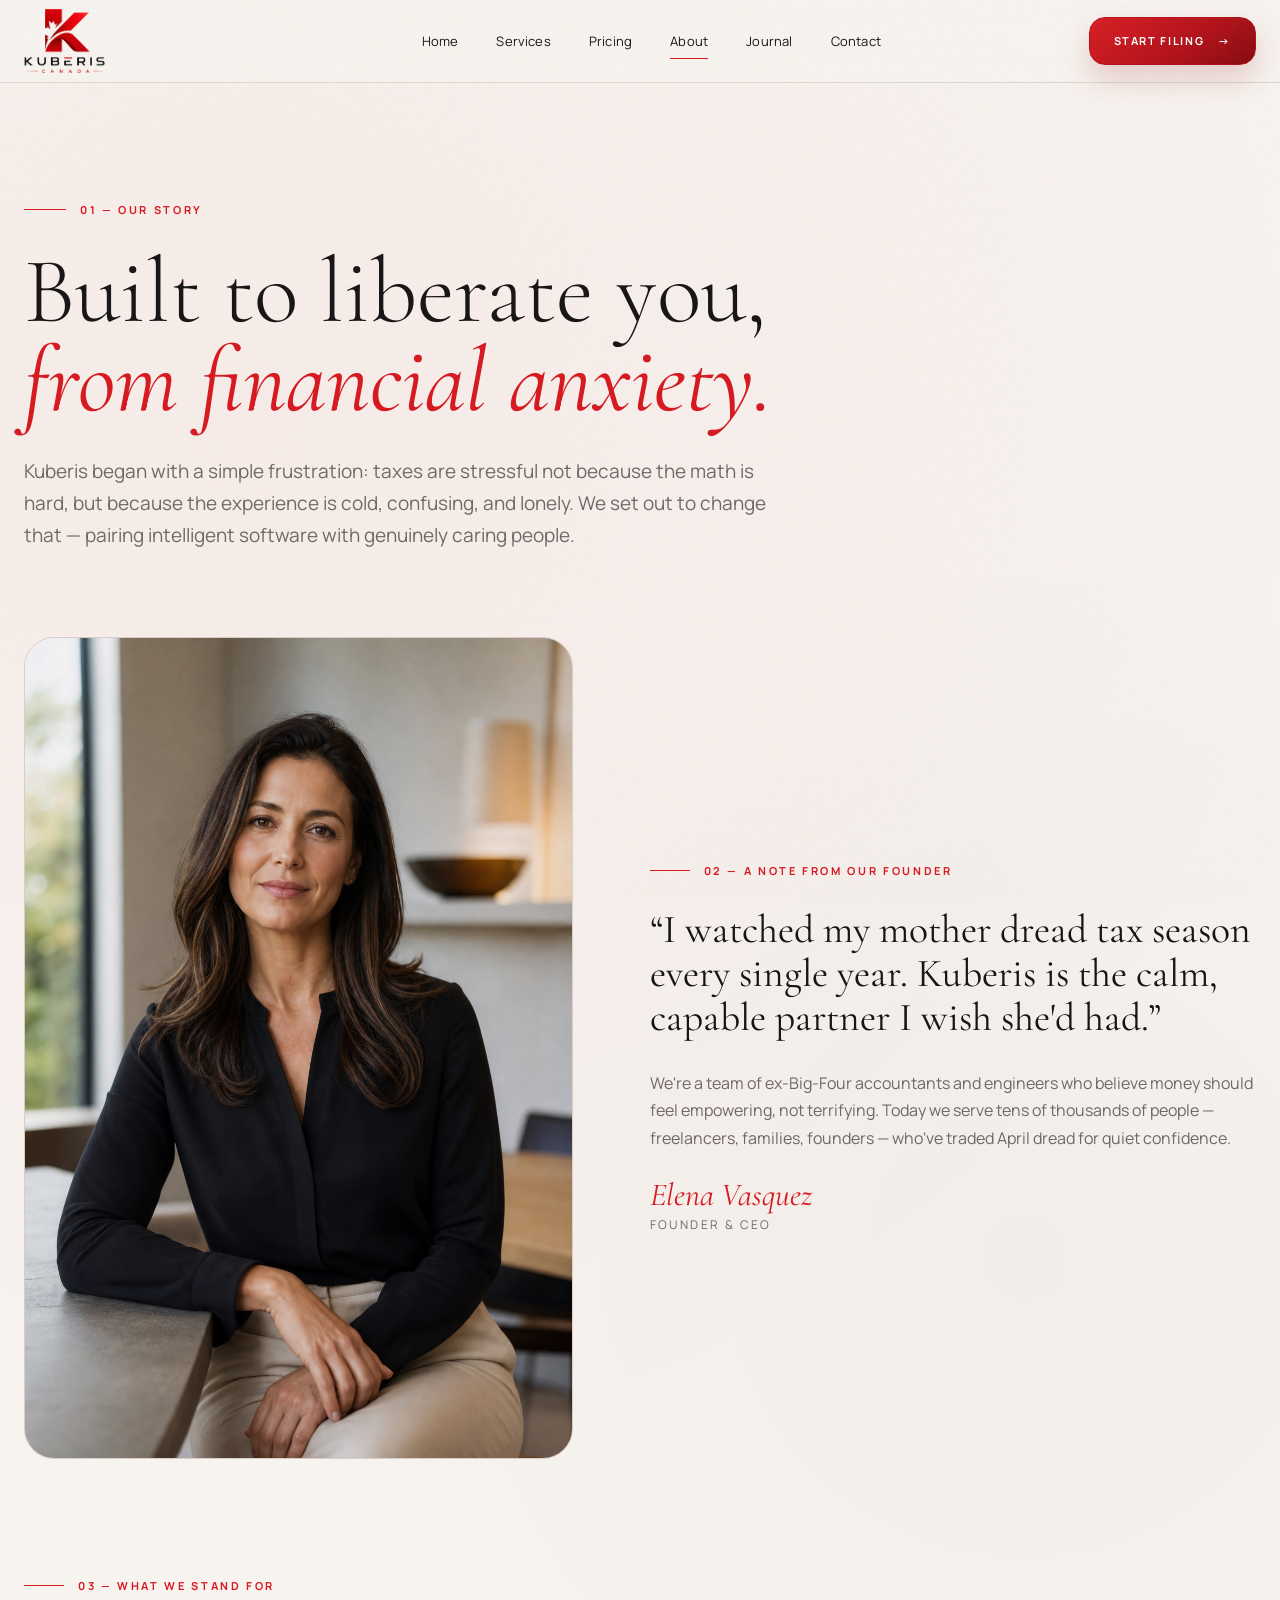
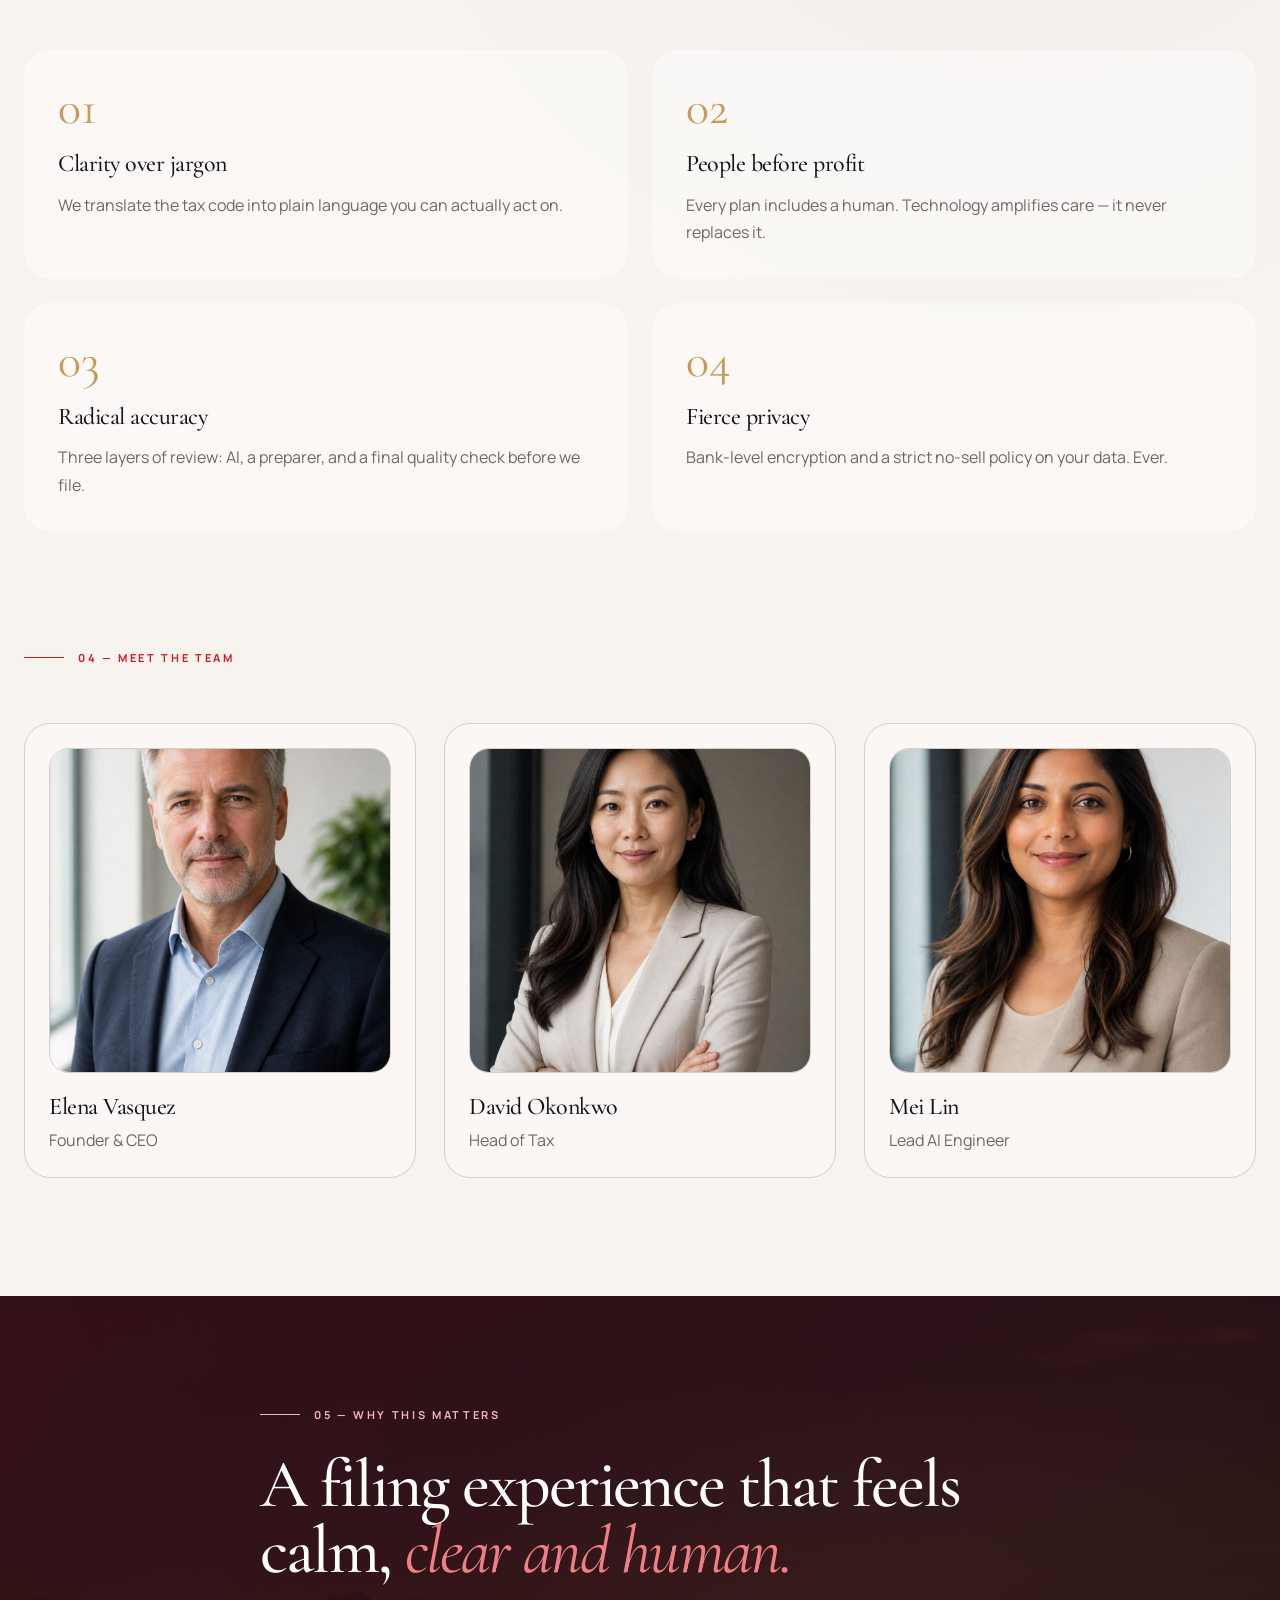
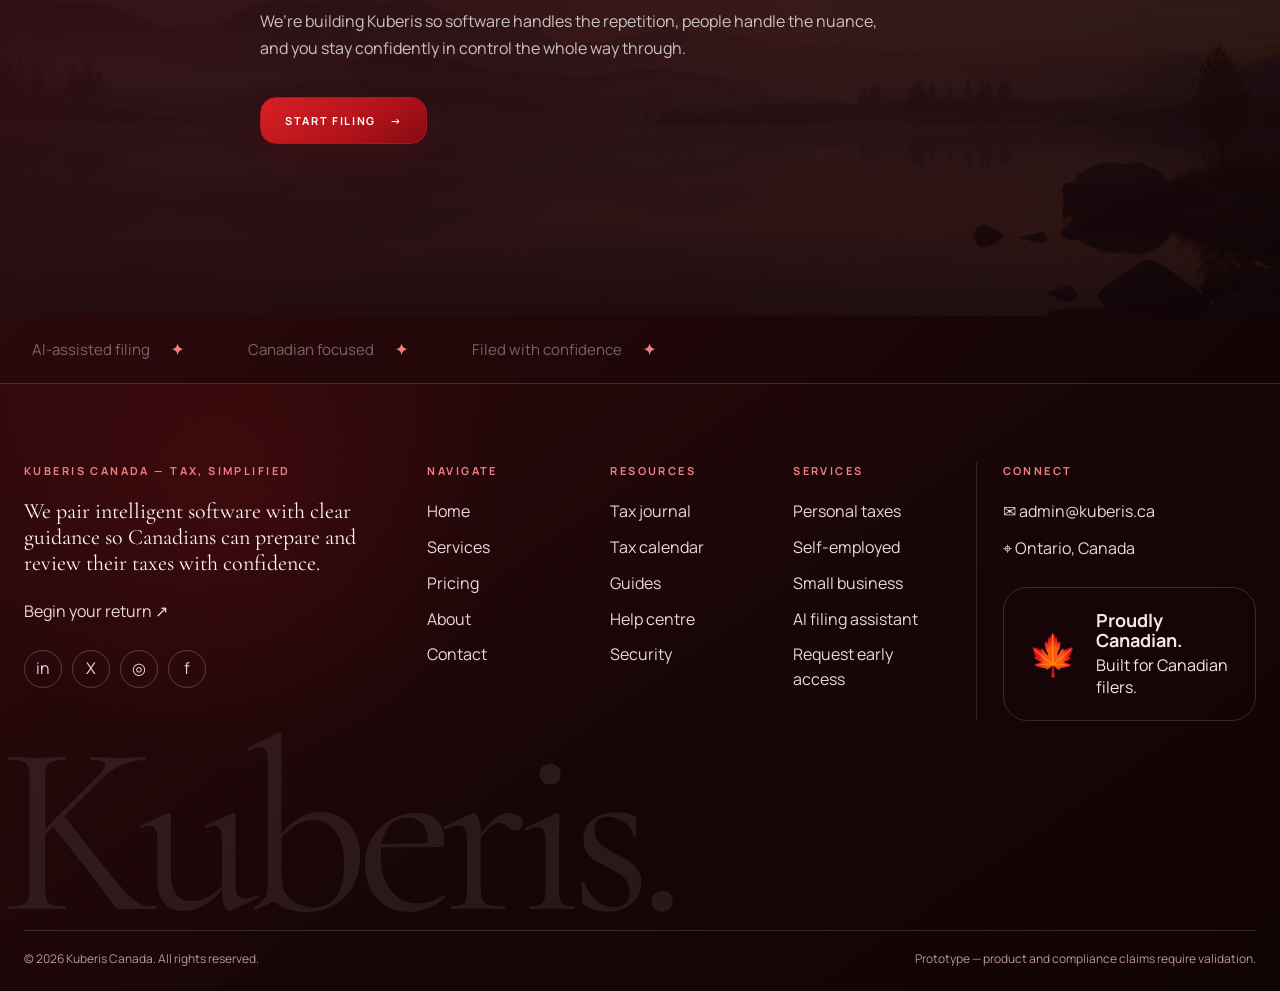
==== commit 3f6db0de: "Initial commit for Kuberis website" ====
--- a/about.html
+++ b/about.html
@@ -1,11 +1,5 @@
 <!doctype html><html lang="en"><head><meta charset="utf-8"><meta name="viewport" content="width=device-width,initial-scale=1"><meta name="description" content="Kuberis Canada — AI-assisted tax filing for Canadians."><title>About | Kuberis Canada</title><link rel="stylesheet" href="styles.css"></head><body>
-<header class="header"><div class="container nav">
-<a class="logo" href="index.html"><img src="assets/kuberis-logo.png" alt="Kuberis Canada"></a>
-<nav class="nav-links"><a class="" href="index.html">Home</a><a class="" href="services.html">Services</a><a class="" href="pricing.html">Pricing</a><a class="active" href="about.html">About</a><a class="" href="journal.html">Journal</a><a class="" href="contact.html">Contact</a></nav>
-<a class="btn btn-red" href="contact.html">Start filing <span>→</span></a>
-<button class="mobile-btn" aria-label="Open menu">☰</button>
-</div></header>
-
+<div data-site-header></div>
 <main class="about-page">
   <section class="page-hero about-page-hero">
     <div class="container fade">
@@ -93,79 +87,4 @@
     </div>
   </section>
 </main>
-
-<div class="footer-marquee">
-  <div class="marquee-track">
-    <span>AI-assisted filing <b>✦</b></span>
-    <span>Canadian focused <b>✦</b></span>
-    <span>Clear explanations <b>✦</b></span>
-    <span>Secure by design <b>✦</b></span>
-    <span>Filed with confidence <b>✦</b></span>
-    <span>AI-assisted filing <b>✦</b></span>
-    <span>Canadian focused <b>✦</b></span>
-    <span>Clear explanations <b>✦</b></span>
-    <span>Secure by design <b>✦</b></span>
-    <span>Filed with confidence <b>✦</b></span>
-  </div>
-</div>
-<footer class="footer">
-  <div class="container">
-    <div class="footer-grid">
-      <div>
-        <div class="footer-label">Kuberis Canada — tax, simplified</div>
-        <p class="footer-copy">We pair intelligent software with clear guidance so Canadians can prepare and review their taxes with confidence.</p>
-        <a href="contact.html">Begin your return ↗</a>
-        <div class="footer-socials">
-          <a href="#" aria-label="LinkedIn">in</a>
-          <a href="#" aria-label="X">X</a>
-          <a href="#" aria-label="Instagram">◎</a>
-          <a href="#" aria-label="Facebook">f</a>
-        </div>
-      </div>
-
-      <div>
-        <div class="footer-label">Navigate</div>
-        <a href="index.html">Home</a>
-        <a href="services.html">Services</a>
-        <a href="pricing.html">Pricing</a>
-        <a href="about.html">About</a>
-        <a href="contact.html">Contact</a>
-      </div>
-
-      <div>
-        <div class="footer-label">Resources</div>
-        <a href="journal.html">Tax journal</a>
-        <a href="#">Tax calendar</a>
-        <a href="#">Guides</a>
-        <a href="#">Help centre</a>
-        <a href="security.html">Security</a>
-      </div>
-
-      <div>
-        <div class="footer-label">Services</div>
-        <a href="services.html">Personal taxes</a>
-        <a href="services.html">Self-employed</a>
-        <a href="services.html">Small business</a>
-        <a href="services.html">AI filing assistant</a>
-        <a href="contact.html">Request early access</a>
-      </div>
-
-      <div class="footer-contact">
-        <div class="footer-label">Connect</div>
-        <p>✉ admin@kuberis.ca</p>
-        <p>⌖ Ontario, Canada</p>
-        <div class="canada-badge">
-          <div class="canada-leaf">🍁</div>
-          <div><strong>Proudly Canadian.</strong><span>Built for Canadian filers.</span></div>
-        </div>
-      </div>
-    </div>
-
-    <div class="footer-word">Kuberis.</div>
-
-    <div class="footer-bottom">
-      <span>© <span data-year></span> Kuberis Canada. All rights reserved.</span>
-      <span>Prototype — product and compliance claims require validation.</span>
-    </div>
-  </div>
-</footer><script src="script.js"></script></body></html>
+<div data-site-footer></div><script src="script.js"></script></body></html>
